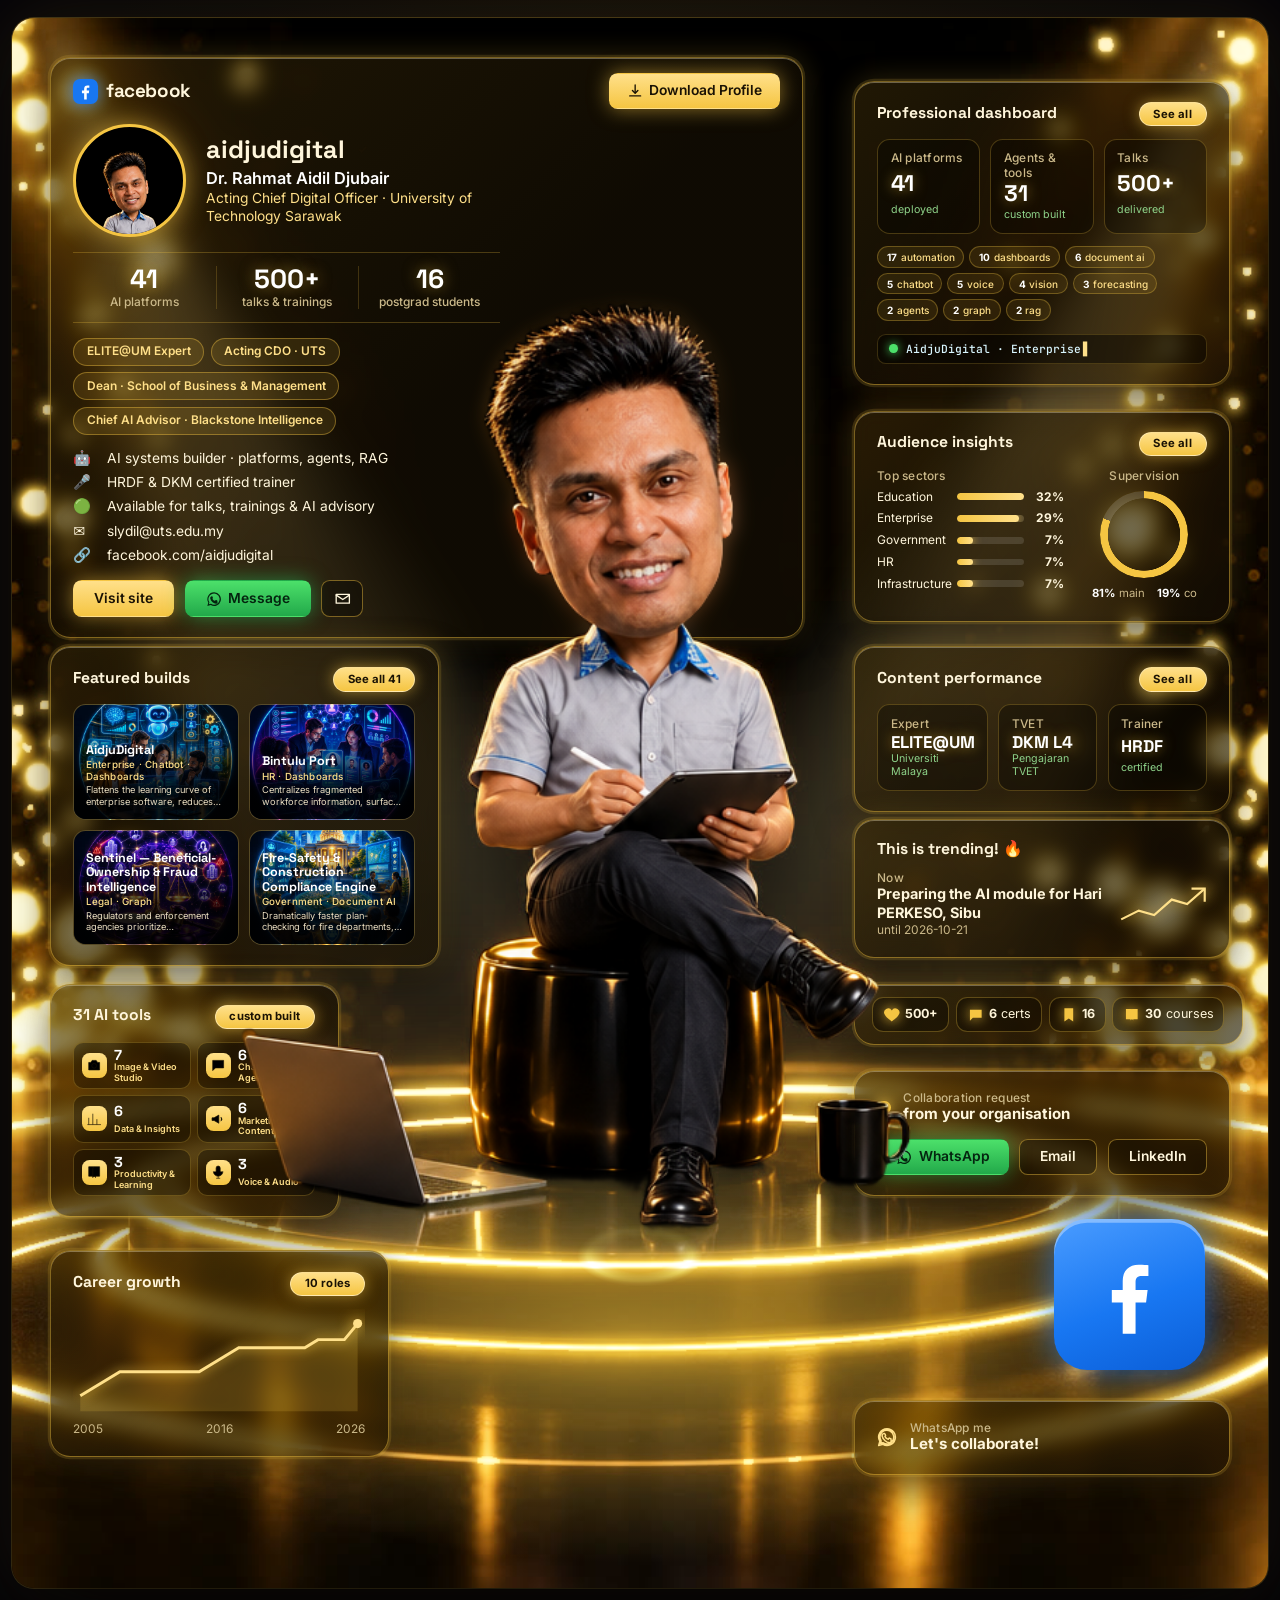
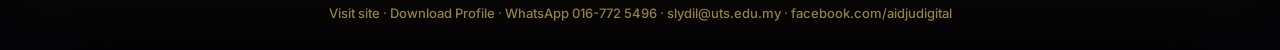
==== resume/index.html @ 201c3653 "Resume: animate the background too Bokeh dots lifted out of scene.jpg (local-contrast threshold, abo" ====
<!doctype html>
<html lang="en">
<head>
  <meta charset="utf-8">
  <meta name="viewport" content="width=device-width, initial-scale=1">
  <title>Dr. Rahmat Aidil Djubair — Digital Resume</title>
  <meta name="description" content="Acting Chief Digital Officer, UTS · Dean, SBM · Chief AI Advisor. AI systems, research and training.">
  <link rel="preconnect" href="https://fonts.googleapis.com">
  <link rel="preconnect" href="https://fonts.gstatic.com" crossorigin>
  <link rel="stylesheet" href="https://fonts.googleapis.com/css2?family=Inter:wght@400;500;600;700&family=JetBrains+Mono:wght@400;600&family=Space+Grotesk:wght@500;700&display=swap">
  <link rel="stylesheet" href="resume.css?v=17">
</head>
<body>
  <main class="poster" id="poster" aria-label="Digital resume of Dr. Rahmat Aidil Djubair">
    <img class="poster__scene" src="scene.jpg?v=12" alt="" width="1024" height="1280">
    <div class="poster__bg" aria-hidden="true"><i class="beam beam--l"></i><i class="beam beam--r"></i><i class="bokeh bokeh--1"></i><i class="bokeh bokeh--2"></i><i class="bokeh bokeh--3"></i></div>
    <div class="poster__stage" aria-hidden="true"></div>
    <div class="poster__ui" id="ui"></div>
    <img class="poster__figure" src="figure.png?v=12" alt="Dr. Rahmat Aidil Djubair, caricature, seated with a tablet" width="1024" height="1280">
    <div class="poster__sparks" aria-hidden="true"></div>
  </main>
  <p class="foot"><a href="../">Visit site</a> · <a href="../cv/Rahmat-Aidil-Profile.pdf" download>Download Profile</a> · <a href="https://wa.me/60167725496" rel="noopener" target="_blank">WhatsApp 016-772 5496</a> · <a href="mailto:slydil@uts.edu.my">slydil@uts.edu.my</a> · <a href="https://www.facebook.com/aidjudigital" rel="noopener" target="_blank">facebook.com/aidjudigital</a></p>

  <script src="../js/lib.js"></script>
  <script src="../data/profile.js"></script>
  <script src="../data/career.js"></script>
  <script src="../data/projects.js"></script>
  <script src="../data/academic.js"></script>
  <script src="../data/credentials.js"></script>
  <script src="../data/training.js"></script>
  <script src="resume.js?v=12"></script>
</body>
</html>
---- resume/resume.css ----
/* site/resume/resume.css — gold-on-black digital-resume poster. Panels are positioned by resume.js (POS) in % of the 4:5 poster. */
:root {
  --bg: #050408; --gold: #f5c542; --gold-2: #ffe08a; --gold-dim: rgba(245, 197, 66, .55); --line: rgba(245, 197, 66, .45);
  --glass: rgba(24, 17, 4, .62); --text: #fff6dc; --muted: #cbb98a;
  --f-display: 'Space Grotesk', system-ui, sans-serif; --f-body: 'Inter', system-ui, sans-serif; --f-mono: 'JetBrains Mono', ui-monospace, monospace;
  color-scheme: dark;
}
*, *::before, *::after { box-sizing: border-box; }
body { margin: 0; background: radial-gradient(ellipse at 50% 20%, #15100a, var(--bg) 60%); color: var(--text); font: 400 16px/1.45 var(--f-body); min-height: 100svh; display: grid; place-items: start center; padding: 18px 12px 28px; }
img, svg { display: block; max-width: 100%; }
a { color: inherit; text-decoration: none; }
:focus-visible { outline: 2px solid var(--gold-2); outline-offset: 3px; border-radius: 8px; }

/* ---- poster: scene (bottom) < panels < cut-out figure (top) so panels sit behind him like the reference ---- */
.poster { position: relative; width: min(100%, 1500px); aspect-ratio: 4 / 5; border-radius: 22px; overflow: hidden; container-type: inline-size; isolation: isolate;
  box-shadow: 0 40px 100px rgba(0, 0, 0, .7), 0 0 0 1px rgba(245, 197, 66, .25), 0 0 80px rgba(245, 197, 66, .12); }
.poster__scene, .poster__figure { position: absolute; inset: 0; width: 100%; height: 100%; object-fit: cover; }
.poster__figure { z-index: 3; pointer-events: none; }
.poster__ui { position: absolute; inset: 0; z-index: 2; }
.poster__sparks { position: absolute; inset: 0; z-index: 4; pointer-events: none; }
.poster__sparks i { position: absolute; width: .5cqw; height: .5cqw; border-radius: 50%; background: var(--gold-2); box-shadow: 0 0 1cqw var(--gold); opacity: 0; transform: scale(var(--s)); animation: twinkle 4s ease-in-out var(--d) infinite; }
@keyframes twinkle { 0%, 100% { opacity: 0; } 50% { opacity: .9; } }

/* ---- panels ---- */
.p { position: absolute; display: block; padding: 1.6cqw 1.8cqw; border-radius: 1.6cqw; color: var(--text); font-size: 1.25cqw; line-height: 1.35;
  background: linear-gradient(135deg, rgba(60, 44, 8, .55), var(--glass) 55%); border: 1px solid var(--line);
  box-shadow: 0 0 0 .18cqw rgba(245, 197, 66, .15), 0 1.2cqw 3cqw rgba(0, 0, 0, .55), 0 0 2.4cqw rgba(245, 197, 66, .22), inset 0 1px 0 rgba(255, 240, 200, .35);
  -webkit-backdrop-filter: blur(10px) saturate(130%); backdrop-filter: blur(10px) saturate(130%);
  opacity: 0; translate: 0 2cqw; transition: opacity .7s calc(var(--i) * 90ms), translate .7s calc(var(--i) * 90ms) cubic-bezier(.2, .8, .2, 1), box-shadow .3s, border-color .3s; }
.poster.is-in .p { opacity: 1; translate: 0 0; animation: bob 7s ease-in-out calc(1s + var(--i) * -.9s) infinite; }
@keyframes bob { 50% { transform: translateY(-.6cqw); } }
.p:hover { border-color: var(--gold-2); box-shadow: 0 0 0 .18cqw rgba(245, 197, 66, .35), 0 1.6cqw 3.6cqw rgba(0, 0, 0, .6), 0 0 4cqw rgba(245, 197, 66, .5), inset 0 1px 0 rgba(255, 240, 200, .5); z-index: 5; }
.p--bare { padding: 1cqw 1.4cqw; }
.p small { display: block; font: 500 .95cqw/1.2 var(--f-body); color: var(--muted); letter-spacing: .02em; }
.p b { font-weight: 700; }
.p em { display: block; font: 400 .95cqw/1.2 var(--f-body); color: var(--muted); font-style: normal; }
.p :where(svg:not(.growth, .trend__line, .tg__ic svg)) { width: 1.6cqw; height: 1.6cqw; fill: none; stroke: var(--gold-2); stroke-width: 1.8; stroke-linecap: round; stroke-linejoin: round; flex: none; } /* icons only; charts size themselves */
.p__head { display: flex; justify-content: space-between; align-items: baseline; margin-bottom: 1cqw; font: 700 1.25cqw/1.2 var(--f-display); }
.p__head i { /* "See all" reads as a small gold pill button */
  flex: none; padding: .45cqw 1.1cqw; border-radius: 999px; font: 700 .9cqw/1 var(--f-body); font-style: normal; letter-spacing: .02em;
  background: linear-gradient(180deg, var(--gold-2), var(--gold)); color: #1a1204; border: 1px solid rgba(255, 240, 200, .6);
  box-shadow: 0 0 1.2cqw rgba(245, 197, 66, .55); transition: box-shadow .3s, filter .3s; }
.p:hover .p__head i { filter: brightness(1.1); box-shadow: 0 0 2cqw rgba(245, 197, 66, .85); }
.row { display: flex; gap: 1cqw; align-items: center; }
.row b { display: block; font-size: 1.2cqw; line-height: 1.25; }
.dot { width: 1.1cqw; height: 1.1cqw; border-radius: 50%; background: var(--gold); box-shadow: 0 0 1cqw var(--gold); flex: none; }
.b { display: inline-flex; align-items: center; justify-content: center; padding: .7cqw 1.6cqw; border-radius: .7cqw; font: 600 1.1cqw/1 var(--f-body); border: 1px solid var(--line); background: rgba(0, 0, 0, .35); color: var(--text); }
.b--gold { background: linear-gradient(180deg, var(--gold-2), var(--gold)); color: #1a1204; border-color: transparent; box-shadow: 0 0 1.6cqw rgba(245, 197, 66, .55); }
.b--sq { padding: .7cqw .9cqw; }
.b--wa { background: linear-gradient(180deg, #4ce06a, #22a94a); color: #04240f; border-color: transparent; box-shadow: 0 0 1.6cqw rgba(37, 211, 102, .5); gap: .5cqw; }
.b--wa svg { width: 1.3cqw; height: 1.3cqw; fill: currentColor; stroke: none; }
.b--sq svg { width: 1.4cqw; height: 1.4cqw; fill: none; stroke: currentColor; } /* mail glyph is stroke-only */
.p--profile .b:hover, .p--collab .b:hover { filter: brightness(1.12); }
.b--xs { margin-top: 1cqw; padding: .5cqw 1.2cqw; font-size: .95cqw; }
.prof__btns { display: flex; gap: .8cqw; margin-top: 1.2cqw; }

/* profile card */
.p--profile { padding-top: 1.2cqw; }
/* keep the card's content in a left column so the character overlaps only empty card space */
.p--profile > span:not(.p__top) { max-width: 34cqw; } /* the header row spans the card; the rest stays left of the character */
.p__top { display: flex; align-items: center; justify-content: space-between; gap: 1cqw; margin-bottom: 1.2cqw; }
.b--dl { gap: .5cqw; padding: .7cqw 1.3cqw; }
.b--dl svg { width: 1.3cqw; height: 1.3cqw; fill: none; stroke: currentColor; stroke-width: 2; }
.p__brand { display: flex; align-items: center; gap: .6cqw; font: 500 1.5cqw/1 var(--f-display); letter-spacing: -.02em; }
.p__brand svg { width: 2cqw; height: 2cqw; fill: #fff; stroke: none; padding: .25cqw; border-radius: .55cqw; background: #1877f2; box-shadow: 0 0 1.2cqw rgba(24, 119, 242, .6); }
.prof { display: flex; gap: 1.6cqw; align-items: center; }
.prof__avatar { flex: none; width: 9cqw; height: 9cqw; border-radius: 50%; overflow: hidden; border: .3cqw solid var(--gold); box-shadow: 0 0 2cqw rgba(245, 197, 66, .6); background: #000; }
.prof__avatar img { width: 100%; height: 100%; object-fit: cover; } /* avatar.png is pre-cropped on the face */
.prof__avatar--s { width: 4.2cqw; height: 4.2cqw; border-width: .18cqw; }
.prof__id { min-width: 0; }
.prof__handle { display: flex; align-items: center; gap: .5cqw; font: 700 2cqw/1.1 var(--f-display); }
.v { display: inline-grid; place-items: center; width: 1.7cqw; height: 1.7cqw; color: var(--gold); font-style: normal; }
.v svg { width: 100%; height: 100%; stroke: none; }
.prof__name { display: block; margin-top: .35cqw; font: 600 1.3cqw/1.25 var(--f-body); color: #fff; }
.prof__role { display: block; margin-top: .15cqw; font: 400 1.1cqw/1.3 var(--f-body); color: var(--gold-2); }
/* stats: one divided row */
.prof__stats { display: grid; grid-template-columns: repeat(3, 1fr); margin: 1.2cqw 0; padding: 1cqw 0; border-top: 1px solid rgba(245, 197, 66, .25); border-bottom: 1px solid rgba(245, 197, 66, .25); text-align: center; }
.prof__stats > span { display: grid; gap: .2cqw; }
.prof__stats > span + span { border-left: 1px solid rgba(245, 197, 66, .2); }
.prof__stats b { font: 700 2.1cqw/1 var(--f-display); color: #fff; text-shadow: 0 0 1.2cqw rgba(245, 197, 66, .5); }
.prof__stats em { font: 500 .95cqw/1.2 var(--f-body); font-style: normal; color: var(--muted); }
/* roles as chips instead of one long run-on line */
.prof__chips { display: flex; flex-wrap: wrap; gap: .5cqw; }
.rchip { padding: .45cqw 1cqw; border-radius: 999px; font: 600 .95cqw/1.25 var(--f-body); color: var(--gold-2);
  background: rgba(245, 197, 66, .12); border: 1px solid rgba(245, 197, 66, .4); transition: background .25s, border-color .25s, color .25s; }
.rchip:hover { background: linear-gradient(180deg, var(--gold-2), var(--gold)); border-color: transparent; color: #1a1204; box-shadow: 0 0 1.4cqw rgba(245, 197, 66, .55); }
/* bio: icon column keeps the text aligned */
.prof__bio { display: grid; gap: .45cqw; margin-top: 1.1cqw; font-size: 1.1cqw; }
.brow { display: grid; grid-template-columns: 2cqw 1fr; gap: .7cqw; align-items: start; }
.brow i { font-style: normal; font-size: 1.15cqw; line-height: 1.3; }
/* tiles (dashboard / recognition) */
.tiles { display: grid; grid-template-columns: repeat(3, 1fr); gap: .8cqw; }
.tile { display: grid; gap: .15cqw; padding: .9cqw 1cqw; border-radius: 1cqw; background: rgba(0, 0, 0, .35); border: 1px solid rgba(245, 197, 66, .25); }
.tile b { font: 700 1.8cqw/1.1 var(--f-display); color: #fff; text-shadow: 0 0 1cqw rgba(245, 197, 66, .55); }
.tile em { color: #8fd48a; font-size: .85cqw; }
.tiles--3 .tile b { font-size: 1.35cqw; }

/* insights */
.ins { display: grid; grid-template-columns: 1.5fr 1fr; gap: 1.4cqw; align-items: start; }
.bar { display: grid; grid-template-columns: 5.8cqw 1fr 2.6cqw; align-items: center; gap: .6cqw; margin-top: .45cqw; font-size: .95cqw; }
.bar em { color: var(--text); font-size: .95cqw; }
.bar__track { height: .55cqw; border-radius: 1cqw; background: rgba(255, 255, 255, .12); overflow: hidden; }
.bar__fill { display: block; height: 100%; width: 0; border-radius: inherit; background: linear-gradient(90deg, var(--gold), var(--gold-2)); box-shadow: 0 0 .8cqw var(--gold); transition: width 1.2s .8s cubic-bezier(.2, .8, .2, 1); }
.poster.is-in .bar__fill { width: var(--w); }
.bar b { text-align: right; font-size: .95cqw; }
.ins__donut { display: grid; justify-items: center; gap: .6cqw; }
.donut { width: 7cqw; height: 7cqw; border-radius: 50%; background: conic-gradient(var(--gold) calc(var(--p) * 1%), rgba(255, 255, 255, .14) 0); -webkit-mask: radial-gradient(circle, transparent 58%, #000 59%); mask: radial-gradient(circle, transparent 58%, #000 59%); box-shadow: 0 0 1.2cqw rgba(245, 197, 66, .4); }
.donut__legend { display: flex; gap: 1cqw; font-size: .9cqw; color: var(--muted); }
.donut__legend b { color: #fff; margin-right: .3cqw; }

/* trending */
.trend { display: grid; grid-template-columns: 1fr 7cqw; gap: 1cqw; align-items: center; }
.trend b { display: block; font-size: 1.15cqw; line-height: 1.3; }
.trend__line { width: 100%; height: auto; stroke: var(--gold-2); stroke-width: 2; fill: none; filter: drop-shadow(0 0 .5cqw var(--gold)); }
.trend__line path { stroke-dasharray: 200; stroke-dashoffset: 200; transition: stroke-dashoffset 1.6s 1s ease-out; }
.poster.is-in .trend__line path { stroke-dashoffset: 0; }

/* reactions */
.reacts { display: flex; flex-wrap: nowrap; gap: .55cqw; font-size: 1cqw; }
.reacts > :where(span, a) { white-space: nowrap; display: inline-flex; align-items: center; gap: .35cqw; padding: .6cqw .8cqw; border-radius: .9cqw; background: rgba(0, 0, 0, .35); border: 1px solid rgba(245, 197, 66, .3); }
.reacts--one { padding: 0; font-size: 1.5cqw; }
.reacts > a { transition: border-color .2s ease, transform .2s ease; }
.reacts > a:hover { border-color: var(--gold); transform: translateY(-2px); }
.reacts svg { width: 1.4cqw; height: 1.4cqw; fill: var(--gold); stroke: none; filter: drop-shadow(0 0 .5cqw var(--gold)); }

/* facebook badge */
.p--fb { background: none; border: none; box-shadow: none; -webkit-backdrop-filter: none; backdrop-filter: none; padding: 0; aspect-ratio: 1; }
.fbbadge { display: grid; place-items: center; width: 100%; height: 100%; border-radius: 22%; background: linear-gradient(160deg, #4a9cff, #1877f2 55%, #0b5ed7); box-shadow: 0 0 3cqw rgba(24, 119, 242, .7), inset 0 .3cqw 0 rgba(255, 255, 255, .35); animation: fbglow 3s ease-in-out infinite; }
.fbbadge svg { width: 62%; height: 62%; fill: #fff; stroke: none; }
@keyframes fbglow { 50% { box-shadow: 0 0 5cqw rgba(24, 119, 242, 1), inset 0 .3cqw 0 rgba(255, 255, 255, .35); } }

/* dashboard extras: capability strip + live feed */
.caps { display: flex; flex-wrap: wrap; gap: .4cqw; margin-top: 1cqw; }
.cap { padding: .3cqw .7cqw; border-radius: 999px; font: 500 .8cqw/1.2 var(--f-body); color: var(--gold-2); background: rgba(245, 197, 66, .1); border: 1px solid rgba(245, 197, 66, .3); }
.cap b { margin-right: .3cqw; color: #fff; }
.feed { display: flex; align-items: center; gap: .6cqw; margin-top: 1cqw; padding: .6cqw .9cqw; border-radius: .7cqw; background: rgba(0, 0, 0, .45); border: 1px solid rgba(245, 197, 66, .2); font: 500 .9cqw/1.2 var(--f-mono); color: #d9f6ff; min-height: 2.3cqw; white-space: nowrap; overflow: hidden; }
.feed__dot { flex: none; width: .7cqw; height: .7cqw; border-radius: 50%; background: #4ce06a; box-shadow: 0 0 .8cqw #4ce06a; animation: feed-blink 1.4s ease-in-out infinite; }
@keyframes feed-blink { 50% { opacity: .35; } }
.feed__txt::after { content: '\258B'; margin-left: .2cqw; color: var(--gold-2); animation: feed-blink 1s steps(1) infinite; }
/* featured builds */
.pill { flex: none; padding: .45cqw 1.1cqw; border-radius: 999px; font: 700 .9cqw/1 var(--f-body); background: linear-gradient(180deg, var(--gold-2), var(--gold)); color: #1a1204; border: 1px solid rgba(255, 240, 200, .6); box-shadow: 0 0 1.2cqw rgba(245, 197, 66, .55); }
.pill:hover { filter: brightness(1.1); }
.bgrid { display: grid; grid-template-columns: 1fr 1fr; gap: .8cqw; }
.build { position: relative; display: grid; align-content: end; gap: .15cqw; min-height: 9.2cqw; padding: .9cqw; border-radius: 1cqw; overflow: hidden; background: #111 center/cover; border: 1px solid rgba(245, 197, 66, .35); transition: transform .3s, box-shadow .3s, border-color .3s; }
.build::before { content: ''; position: absolute; inset: 0; background: linear-gradient(180deg, rgba(0, 0, 0, .05) 20%, rgba(0, 0, 0, .9) 75%); }
.build > * { position: relative; }
.build b { font: 700 1cqw/1.15 var(--f-display); color: #fff; }
.build small { font: 500 .78cqw/1.2 var(--f-body); color: var(--gold-2); }
.build em { font: 400 .74cqw/1.25 var(--f-body); color: #e8dcc0; font-style: normal; display: -webkit-box; -webkit-line-clamp: 2; -webkit-box-orient: vertical; overflow: hidden; }
.build:hover { transform: translateY(-.3cqw); border-color: var(--gold-2); box-shadow: 0 .8cqw 2cqw rgba(0, 0, 0, .5), 0 0 1.6cqw rgba(245, 197, 66, .45); }
/* toolbox */
.p__sub { font: 500 .9cqw/1 var(--f-body); color: var(--muted); font-style: normal; margin-left: auto; }
.tgrid { display: grid; grid-template-columns: repeat(2, 1fr); gap: .5cqw; }
/* desktop: compact rows (icon | count + group); phones show the fuller tile with example tools */
.tg { display: grid; grid-template-columns: 2cqw 1fr; column-gap: .55cqw; row-gap: 0; align-items: center; padding: .4cqw .6cqw; border-radius: .8cqw; background: rgba(0, 0, 0, .35); border: 1px solid rgba(245, 197, 66, .25); transition: background .3s, border-color .3s, transform .3s; }
.tg:hover { background: rgba(245, 197, 66, .14); border-color: var(--gold-2); transform: translateY(-.25cqw); }
.tg__ic { grid-row: 1 / 3; width: 2cqw; height: 2cqw; display: grid; place-items: center; border-radius: .6cqw; background: linear-gradient(180deg, var(--gold-2), var(--gold)); }
.tg__ic svg { width: 65%; height: 65%; stroke: #1a1204; }
.tg b { grid-column: 2; font: 700 1.15cqw/1 var(--f-display); color: #fff; }
.tg__name { grid-column: 2; font: 600 .72cqw/1.15 var(--f-body); color: var(--gold-2); }
.tg small { display: none; }
/* thumbnails */
.thumbs { display: grid; grid-template-columns: repeat(3, 1fr); gap: .8cqw; }
.thumb { position: relative; aspect-ratio: 3 / 4; border-radius: 1cqw; overflow: hidden; background: #111 center/cover; border: 1px solid rgba(245, 197, 66, .35); display: grid; align-content: end; padding: .8cqw; text-align: center; }
.thumb::before { content: ''; position: absolute; inset: 0; background: linear-gradient(180deg, transparent 30%, rgba(0, 0, 0, .85)); }
.thumb b, .thumb small { position: relative; }
.thumb b { font: 700 1cqw/1.15 var(--f-display); color: #fff; }
.thumb small { color: var(--gold-2); font-size: .8cqw; }

/* growth */
.growth { width: 100%; height: auto; }
.growth__area { fill: rgba(245, 197, 66, .18); stroke: none; }
.growth__line { fill: none; stroke: var(--gold-2); stroke-width: 1.6; filter: drop-shadow(0 0 3px var(--gold)); stroke-dasharray: 400; stroke-dashoffset: 400; transition: stroke-dashoffset 2s 1s ease-out; }
.poster.is-in .growth__line { stroke-dashoffset: 0; }
.growth__dot { fill: var(--gold-2); filter: drop-shadow(0 0 4px var(--gold)); }
.growth__axis { display: flex; justify-content: space-between; margin-top: .3cqw; font: 500 .85cqw/1 var(--f-mono); color: var(--muted); }

.foot { margin: 16px 0 0; font: 500 13px/1.4 var(--f-body); color: var(--muted); text-align: center; }
.foot a { color: var(--gold-2); }

/* ---- background: the bokeh dots lifted out of scene.jpg into three layers that twinkle out of phase, plus two soft spotlight beams that sway ---- */
.poster__bg { position: absolute; inset: 0; z-index: 1; pointer-events: none; mix-blend-mode: screen; overflow: hidden; }
.poster__bg i { position: absolute; inset: 0; }
.bokeh { background: var(--img) center / 100% 100% no-repeat; animation: bokeh-twinkle var(--dur) ease-in-out var(--del) infinite; }
.bokeh--1 { --img: url(bokeh-1.png); --dur: 2.8s; --del: 0s; }
.bokeh--2 { --img: url(bokeh-2.png); --dur: 3.9s; --del: -1.3s; }
.bokeh--3 { --img: url(bokeh-3.png); --dur: 5.1s; --del: -2.4s; }
@keyframes bokeh-twinkle { 0% { opacity: 0; translate: 0 .5cqw; } 50% { opacity: 1; filter: brightness(1.35); } 100% { opacity: 0; translate: 0 -.5cqw; } }
.beam { --c: rgba(255, 228, 160, .42); background: conic-gradient(from var(--from) at var(--ox) 0, transparent 0deg, var(--c) 9deg, var(--c) 21deg, transparent 30deg);
  -webkit-mask: linear-gradient(180deg, #fff 8%, rgba(255, 255, 255, .6) 45%, transparent 82%); mask: linear-gradient(180deg, #fff 8%, rgba(255, 255, 255, .6) 45%, transparent 82%);
  filter: blur(1.2cqw); transform-origin: var(--ox) 0; animation: beam-sway var(--dur) ease-in-out var(--del) infinite alternate; }
.beam--l { --from: 145deg; --ox: 3%; --dur: 6.5s; --del: 0s; }
.beam--r { --from: 185deg; --ox: 97%; --dur: 7.5s; --del: -3s; }
@keyframes beam-sway { from { rotate: -2deg; opacity: .45; } to { rotate: 2deg; opacity: 1; } }

/* ---- stage: the floor rings painted in scene.jpg, lifted into stage-glow.png and re-lit on top (behind the cut-out figure, stool, laptop and mug).
   base layer breathes, ::before is a soft floor wash, ::after is a ripple of light travelling outward along the rings ---- */
.poster__stage, .poster__stage::before, .poster__stage::after { position: absolute; inset: 0; pointer-events: none; }
.poster__stage { z-index: 1; mix-blend-mode: screen; background: url(stage-glow.png) center / 100% 100% no-repeat; animation: stage-breathe 3.2s ease-in-out infinite; }
.poster__stage::before { content: ''; background: radial-gradient(ellipse 62% 20% at 50% 84%, rgba(245, 197, 66, .55), rgba(245, 197, 66, .18) 45%, transparent 72%); animation: floor-breathe 3.2s ease-in-out infinite; }
.poster__stage::after { content: ''; background: url(stage-glow.png) center / 100% 100% no-repeat; filter: brightness(1.6) saturate(.8);
  -webkit-mask: radial-gradient(closest-side, transparent 55%, #fff 78%, #fff 84%, transparent 100%) center 80% / 10% 4% no-repeat; mask: radial-gradient(closest-side, transparent 55%, #fff 78%, #fff 84%, transparent 100%) center 80% / 10% 4% no-repeat;
  animation: stage-ripple 3.2s cubic-bezier(.25, .6, .4, 1) infinite; }
@keyframes stage-breathe { 0%, 100% { opacity: .35; filter: brightness(.9); } 50% { opacity: 1; filter: brightness(1.45) drop-shadow(0 0 1cqw rgba(245, 197, 66, .6)); } }
@keyframes floor-breathe { 0%, 100% { opacity: .35; } 50% { opacity: 1; } }
@keyframes stage-ripple { 0% { -webkit-mask-size: 10% 4%; mask-size: 10% 4%; opacity: 1; } 70% { opacity: .9; } 100% { -webkit-mask-size: 230% 64%; mask-size: 230% 64%; opacity: 0; } }

/* ---- phones: panels flow in a column under the scene (figure stays in the scene image) ---- */
@media (max-width: 700px) {
  .poster { overflow: visible; box-shadow: none; border-radius: 0; width: 100%; aspect-ratio: auto; }
  .poster__scene { position: relative; inset: auto; width: 100%; height: auto; border-radius: 18px; }
  .poster__figure, .poster__sparks, .poster__stage, .poster__bg { display: none; }
  .poster__ui { position: relative; inset: auto; display: grid; gap: 12px; margin-top: 14px; }
  .p { position: static; width: auto !important; left: auto !important; top: auto !important; font-size: 14px; padding: 14px 16px; border-radius: 14px; }
  .p small, .p em, .bar, .bar em, .bar b, .donut__legend, .thumb small, .growth__axis { font-size: 12px; }
  .p__head i { font-size: 12px; padding: 6px 12px; box-shadow: 0 0 10px rgba(245, 197, 66, .55); }
  .p b, .row b, .trend b { font-size: 14px; }
  .p__head, .prof__name, .prof__bio, .reacts, .b { font-size: 14px; }
  .p :where(svg:not(.growth, .trend__line)), .reacts svg { width: 18px; height: 18px; }
  .p__brand { font-size: 18px; } .p__brand svg { width: 24px; height: 24px; }
  .prof { gap: 14px; }
  .prof__avatar { width: 72px; height: 72px; border-width: 3px; } .prof__avatar--s { width: 40px; height: 40px; }
  .prof__handle { font-size: 20px; } .v { width: 17px; height: 17px; }
  .prof__name { font-size: 14px; margin-top: 4px; } .prof__role { font-size: 12.5px; margin-top: 2px; }
  .prof__stats { margin: 14px 0; padding: 10px 0; } .prof__stats b { font-size: 20px; } .prof__stats em { font-size: 11px; }
  .prof__chips { gap: 6px; } .rchip { padding: 5px 10px; font-size: 11.5px; }
  .prof__bio { gap: 6px; margin-top: 12px; font-size: 13px; }
  .brow { grid-template-columns: 20px 1fr; gap: 8px; } .brow i { font-size: 14px; }
  .tile { padding: 10px; } .tile b { font-size: 18px; } .tiles--3 .tile b { font-size: 14px; } .tile em { font-size: 11px; }
  .bar { grid-template-columns: 90px 1fr 36px; } .bar__track { height: 6px; }
  .donut { width: 72px; height: 72px; }
  .trend { grid-template-columns: 1fr 72px; }
  .reacts > :where(span, a) { padding: 8px 12px; } .reacts--one { font-size: 18px; }
  .p--fb { display: none; } /* footer carries the Facebook link on phones */
  .p--profile > span:not(.p__top) { max-width: none; }
  .p__top { gap: 8px; margin-bottom: 12px; }
  .b--dl { padding: 8px 12px; font-size: 12.5px; gap: 6px; }
  .b--dl svg { width: 15px; height: 15px; }
  .thumb b { font-size: 12px; }
  .b--wa svg, .b--sq svg { width: 16px; height: 16px; }
  .b--sq { padding: 8px 10px; }
  .caps { gap: 5px; margin-top: 10px; } .cap { padding: 3px 8px; font-size: 11px; }
  .feed { margin-top: 10px; padding: 8px 10px; font-size: 12px; min-height: 30px; } .feed__dot { width: 8px; height: 8px; }
  .pill { padding: 6px 12px; font-size: 12px; }
  .bgrid { gap: 8px; } .build { min-height: 120px; padding: 10px; } .build b { font-size: 13px; } .build small { font-size: 11px; } .build em { font-size: 11px; }
  .p__sub { font-size: 12px; }
  .tgrid { grid-template-columns: repeat(2, 1fr); gap: 8px; }
  .tg { grid-template-columns: 1fr; padding: 10px; row-gap: 2px; align-items: start; }
  .tg__ic { grid-row: auto; width: 28px; height: 28px; margin-bottom: 4px; } .tg b, .tg__name { grid-column: auto; }
  .tg b { font-size: 18px; } .tg__name { font-size: 12px; }
  .tg small { display: -webkit-box; font: 400 11px/1.25 var(--f-body); color: var(--muted); -webkit-line-clamp: 2; -webkit-box-orient: vertical; overflow: hidden; }
  .b--xs { margin-top: 8px; padding: 6px 12px; font-size: 12px; } .prof__btns { gap: 8px; margin-top: 10px; } .b { padding: 8px 14px; }
  .poster.is-in .p { animation: none; }
}
@media (prefers-reduced-motion: reduce) {
  .p { opacity: 1; translate: 0 0; transition: none; }
  .poster.is-in .p, .fbbadge, .poster__sparks i, .poster__stage, .poster__stage::before, .poster__stage::after, .bokeh, .beam { animation: none; }
  .bokeh { opacity: .5; } .beam { opacity: .7; }
  .poster__stage { opacity: .6; } .poster__stage::after { display: none; }
  .bar__fill, .trend__line path, .growth__line { transition: none; }
}
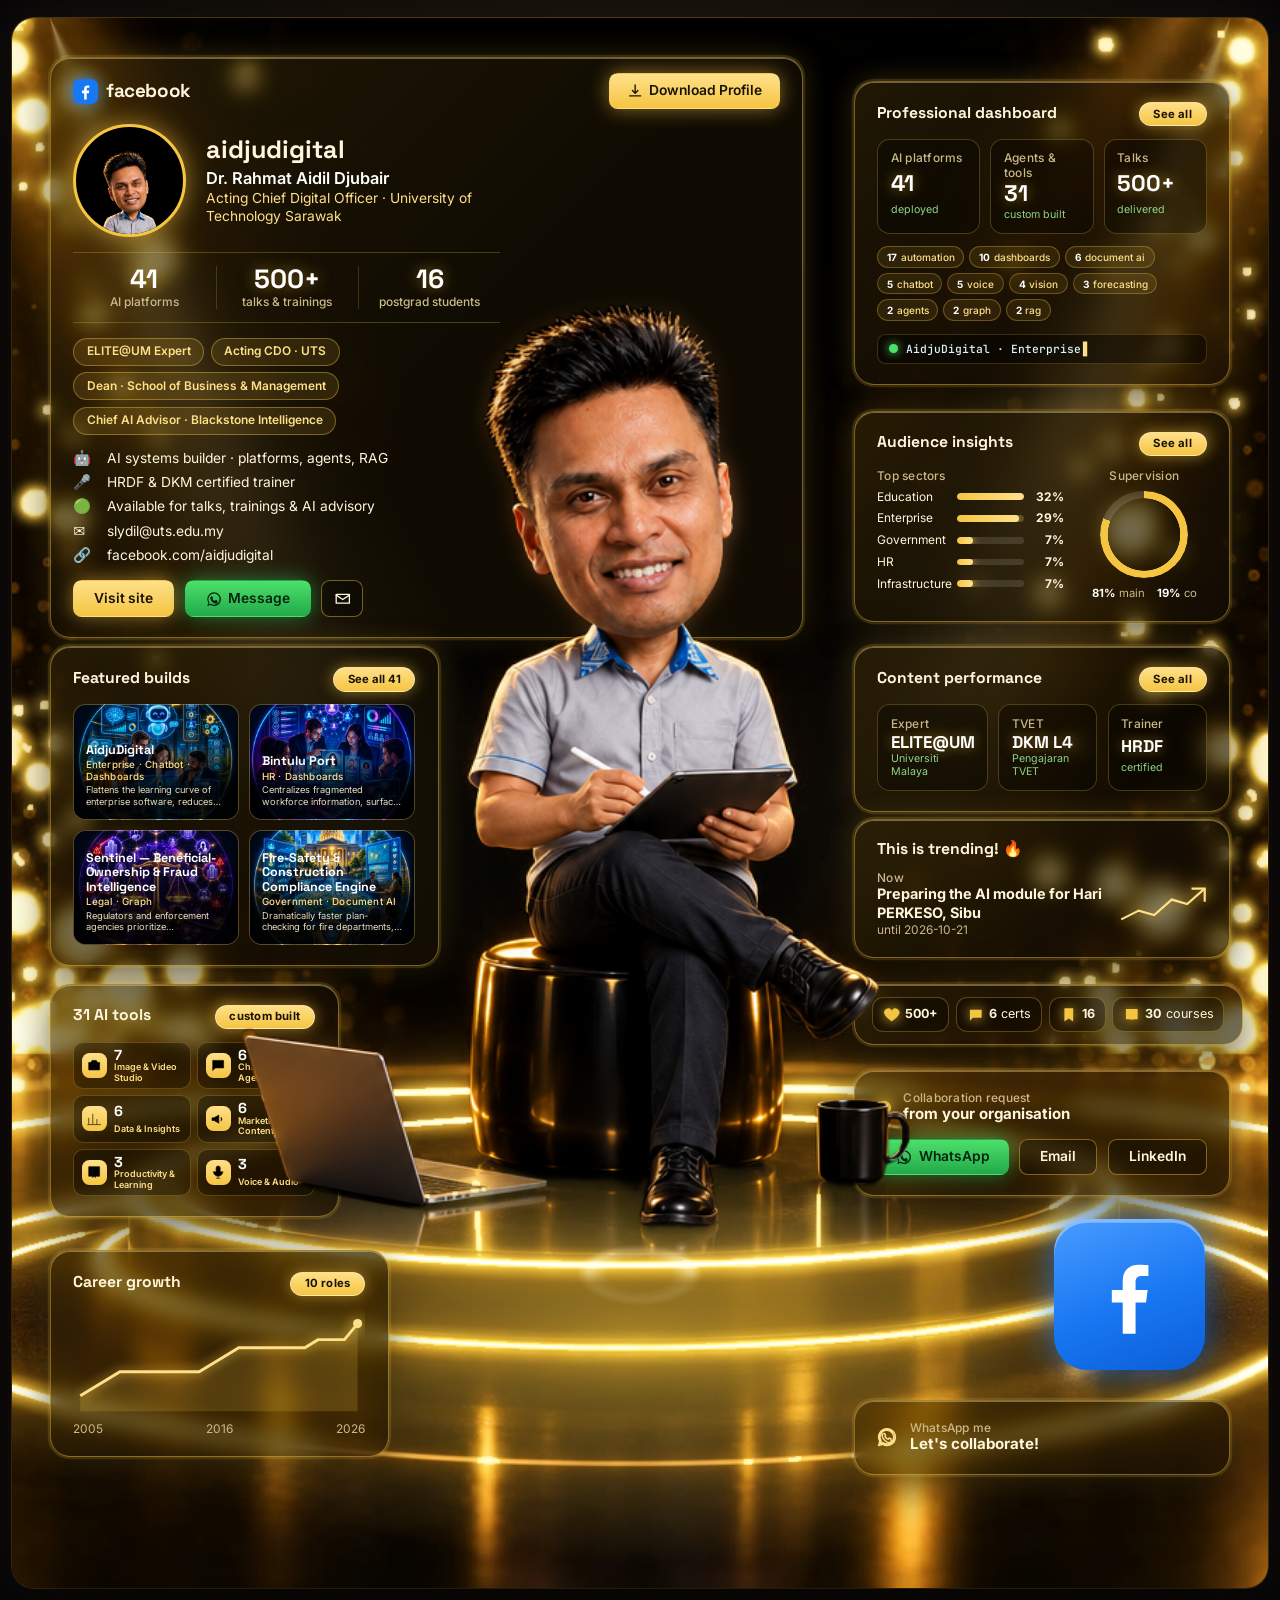
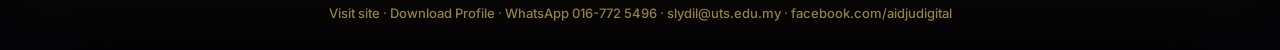
==== commit c0d89764: "Resume: make the light effects cheap enough to actually move v17 animated mask-size, drop-shadow and" ====
--- a/resume/index.html
+++ b/resume/index.html
@@ -8,13 +8,13 @@
   <link rel="preconnect" href="https://fonts.googleapis.com">
   <link rel="preconnect" href="https://fonts.gstatic.com" crossorigin>
   <link rel="stylesheet" href="https://fonts.googleapis.com/css2?family=Inter:wght@400;500;600;700&family=JetBrains+Mono:wght@400;600&family=Space+Grotesk:wght@500;700&display=swap">
-  <link rel="stylesheet" href="resume.css?v=17">
+  <link rel="stylesheet" href="resume.css?v=19">
 </head>
 <body>
   <main class="poster" id="poster" aria-label="Digital resume of Dr. Rahmat Aidil Djubair">
     <img class="poster__scene" src="scene.jpg?v=12" alt="" width="1024" height="1280">
     <div class="poster__bg" aria-hidden="true"><i class="beam beam--l"></i><i class="beam beam--r"></i><i class="bokeh bokeh--1"></i><i class="bokeh bokeh--2"></i><i class="bokeh bokeh--3"></i></div>
-    <div class="poster__stage" aria-hidden="true"></div>
+    <div class="poster__stage" aria-hidden="true"><i class="ripple"></i></div>
     <div class="poster__ui" id="ui"></div>
     <img class="poster__figure" src="figure.png?v=12" alt="Dr. Rahmat Aidil Djubair, caricature, seated with a tablet" width="1024" height="1280">
     <div class="poster__sparks" aria-hidden="true"></div>
--- a/resume/resume.css
+++ b/resume/resume.css
@@ -178,32 +178,36 @@
 .foot { margin: 16px 0 0; font: 500 13px/1.4 var(--f-body); color: var(--muted); text-align: center; }
 .foot a { color: var(--gold-2); }
 
-/* ---- background: the bokeh dots lifted out of scene.jpg into three layers that twinkle out of phase, plus two soft spotlight beams that sway ---- */
+/* ---- background: the bokeh dots lifted out of scene.jpg into three layers that twinkle out of phase, plus two soft spotlight beams that sway.
+   Only opacity and transforms animate (compositor-cheap); softness comes from gradient stops, not blur filters ---- */
 .poster__bg { position: absolute; inset: 0; z-index: 1; pointer-events: none; mix-blend-mode: screen; overflow: hidden; }
-.poster__bg i { position: absolute; inset: 0; }
+.poster__bg i { position: absolute; will-change: opacity, transform; }
+.bokeh { inset: 0 0 34% 0; } /* bokeh-*.png are the top 66% of the scene */
+.beam { top: 0; width: 55%; height: 75%; }
 .bokeh { background: var(--img) center / 100% 100% no-repeat; animation: bokeh-twinkle var(--dur) ease-in-out var(--del) infinite; }
 .bokeh--1 { --img: url(bokeh-1.png); --dur: 2.8s; --del: 0s; }
 .bokeh--2 { --img: url(bokeh-2.png); --dur: 3.9s; --del: -1.3s; }
 .bokeh--3 { --img: url(bokeh-3.png); --dur: 5.1s; --del: -2.4s; }
-@keyframes bokeh-twinkle { 0% { opacity: 0; translate: 0 .5cqw; } 50% { opacity: 1; filter: brightness(1.35); } 100% { opacity: 0; translate: 0 -.5cqw; } }
-.beam { --c: rgba(255, 228, 160, .42); background: conic-gradient(from var(--from) at var(--ox) 0, transparent 0deg, var(--c) 9deg, var(--c) 21deg, transparent 30deg);
+@keyframes bokeh-twinkle { 0% { opacity: 0; translate: 0 .5cqw; } 50% { opacity: 1; } 100% { opacity: 0; translate: 0 -.5cqw; } }
+.beam { --c: rgba(255, 228, 160, .38); background: conic-gradient(from var(--from) at var(--ox) 0, transparent 0deg, rgba(255, 228, 160, .12) 8deg, var(--c) 14deg, var(--c) 18deg, rgba(255, 228, 160, .12) 24deg, transparent 32deg);
   -webkit-mask: linear-gradient(180deg, #fff 8%, rgba(255, 255, 255, .6) 45%, transparent 82%); mask: linear-gradient(180deg, #fff 8%, rgba(255, 255, 255, .6) 45%, transparent 82%);
-  filter: blur(1.2cqw); transform-origin: var(--ox) 0; animation: beam-sway var(--dur) ease-in-out var(--del) infinite alternate; }
-.beam--l { --from: 145deg; --ox: 3%; --dur: 6.5s; --del: 0s; }
-.beam--r { --from: 185deg; --ox: 97%; --dur: 7.5s; --del: -3s; }
+  transform-origin: var(--ox) 0; animation: beam-sway var(--dur) ease-in-out var(--del) infinite alternate; }
+.beam--l { left: 0; --from: 144deg; --ox: 5.5%; --dur: 6.5s; --del: 0s; }
+.beam--r { right: 0; --from: 184deg; --ox: 94.5%; --dur: 7.5s; --del: -3s; }
 @keyframes beam-sway { from { rotate: -2deg; opacity: .45; } to { rotate: 2deg; opacity: 1; } }
 
 /* ---- stage: the floor rings painted in scene.jpg, lifted into stage-glow.png and re-lit on top (behind the cut-out figure, stool, laptop and mug).
-   base layer breathes, ::before is a soft floor wash, ::after is a ripple of light travelling outward along the rings ---- */
-.poster__stage, .poster__stage::before, .poster__stage::after { position: absolute; inset: 0; pointer-events: none; }
-.poster__stage { z-index: 1; mix-blend-mode: screen; background: url(stage-glow.png) center / 100% 100% no-repeat; animation: stage-breathe 3.2s ease-in-out infinite; }
-.poster__stage::before { content: ''; background: radial-gradient(ellipse 62% 20% at 50% 84%, rgba(245, 197, 66, .55), rgba(245, 197, 66, .18) 45%, transparent 72%); animation: floor-breathe 3.2s ease-in-out infinite; }
-.poster__stage::after { content: ''; background: url(stage-glow.png) center / 100% 100% no-repeat; filter: brightness(1.6) saturate(.8);
-  -webkit-mask: radial-gradient(closest-side, transparent 55%, #fff 78%, #fff 84%, transparent 100%) center 80% / 10% 4% no-repeat; mask: radial-gradient(closest-side, transparent 55%, #fff 78%, #fff 84%, transparent 100%) center 80% / 10% 4% no-repeat;
-  animation: stage-ripple 3.2s cubic-bezier(.25, .6, .4, 1) infinite; }
-@keyframes stage-breathe { 0%, 100% { opacity: .35; filter: brightness(.9); } 50% { opacity: 1; filter: brightness(1.45) drop-shadow(0 0 1cqw rgba(245, 197, 66, .6)); } }
+   base layer breathes (opacity), ::before is a soft floor wash, .ripple is a ring of light scaled outward under a fixed image mask so it travels along the rings ---- */
+.poster__stage, .poster__stage::before, .poster__stage .ripple { position: absolute; inset: 0; pointer-events: none; }
+.poster__stage { inset: 60% 0 0 0; } /* stage-glow.png is the bottom 40% of the scene; % below are of that box */
+.poster__stage { z-index: 1; mix-blend-mode: screen; background: url(stage-glow.png) center / 100% 100% no-repeat; animation: stage-breathe 3.2s ease-in-out infinite; will-change: opacity; }
+.poster__stage::before { content: ''; background: radial-gradient(ellipse 62% 50% at 50% 60%, rgba(245, 197, 66, .55), rgba(245, 197, 66, .18) 45%, transparent 72%); animation: floor-breathe 3.2s ease-in-out infinite; will-change: opacity; }
+.poster__stage .ripple { -webkit-mask: url(stage-glow.png) center / 100% 100% no-repeat; mask: url(stage-glow.png) center / 100% 100% no-repeat; }
+.poster__stage .ripple::before { content: ''; position: absolute; left: 45%; top: 45%; width: 10%; height: 10%; border-radius: 50%; transform-origin: 50% 50%;
+  background: radial-gradient(closest-side, transparent 50%, rgba(255, 240, 190, .95) 76%, rgba(255, 240, 190, .95) 84%, transparent 100%); animation: stage-ripple 3.2s cubic-bezier(.25, .6, .4, 1) infinite; will-change: transform, opacity; }
+@keyframes stage-breathe { 0%, 100% { opacity: .35; } 50% { opacity: 1; } }
 @keyframes floor-breathe { 0%, 100% { opacity: .35; } 50% { opacity: 1; } }
-@keyframes stage-ripple { 0% { -webkit-mask-size: 10% 4%; mask-size: 10% 4%; opacity: 1; } 70% { opacity: .9; } 100% { -webkit-mask-size: 230% 64%; mask-size: 230% 64%; opacity: 0; } }
+@keyframes stage-ripple { 0% { transform: scale(1); opacity: 1; } 70% { opacity: .9; } 100% { transform: scale(23, 16); opacity: 0; } }
 
 /* ---- phones: panels flow in a column under the scene (figure stays in the scene image) ---- */
 @media (max-width: 700px) {
@@ -254,8 +258,8 @@
 }
 @media (prefers-reduced-motion: reduce) {
   .p { opacity: 1; translate: 0 0; transition: none; }
-  .poster.is-in .p, .fbbadge, .poster__sparks i, .poster__stage, .poster__stage::before, .poster__stage::after, .bokeh, .beam { animation: none; }
+  .poster.is-in .p, .fbbadge, .poster__sparks i, .poster__stage, .poster__stage::before, .poster__stage .ripple::before, .bokeh, .beam { animation: none; }
   .bokeh { opacity: .5; } .beam { opacity: .7; }
-  .poster__stage { opacity: .6; } .poster__stage::after { display: none; }
+  .poster__stage { opacity: .6; } .poster__stage .ripple { display: none; }
   .bar__fill, .trend__line path, .growth__line { transition: none; }
 }
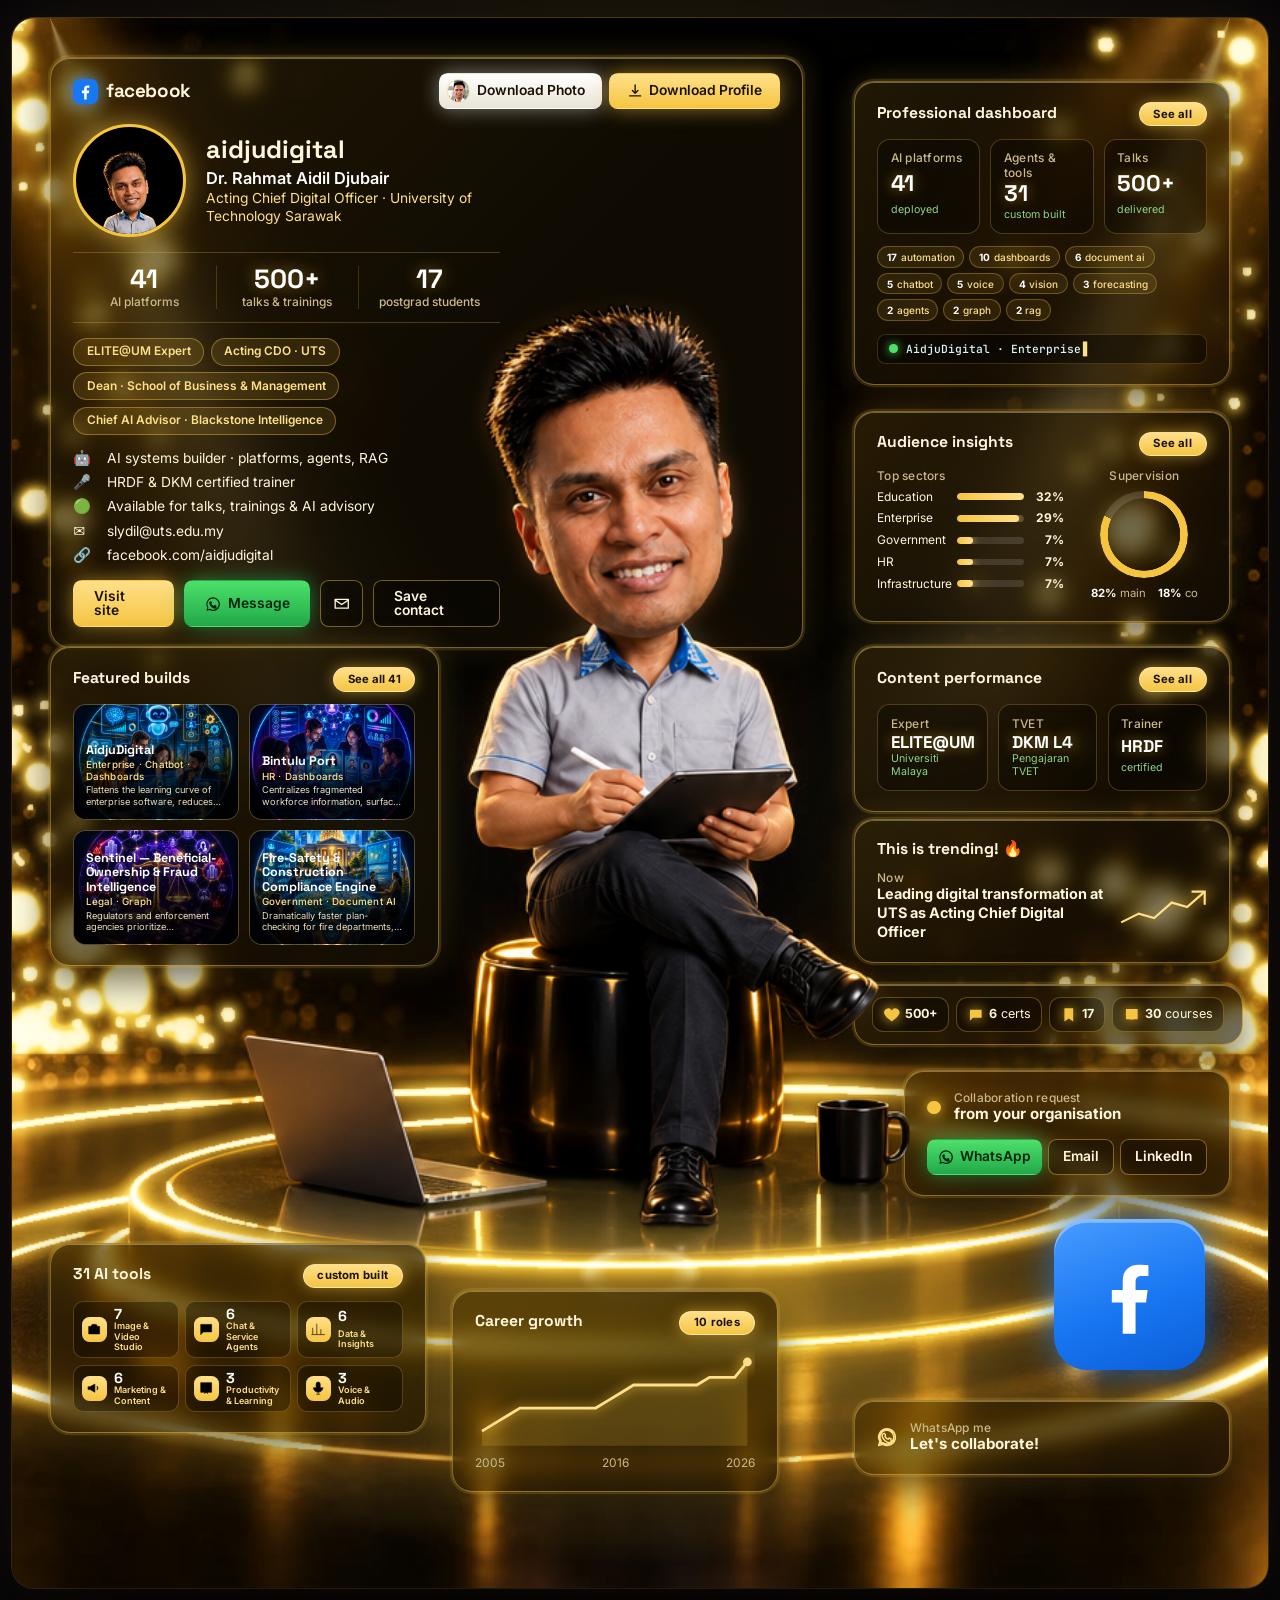
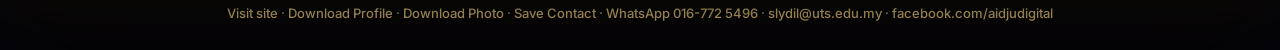
==== commit 8e651954: "Resume: photo download, save contact, share card, layout fixes - Download Photo button (with thumbna" ====
--- a/resume/index.html
+++ b/resume/index.html
@@ -5,21 +5,32 @@
   <meta name="viewport" content="width=device-width, initial-scale=1">
   <title>Dr. Rahmat Aidil Djubair — Digital Resume</title>
   <meta name="description" content="Acting Chief Digital Officer, UTS · Dean, SBM · Chief AI Advisor. AI systems, research and training.">
+  <meta property="og:type" content="profile">
+  <meta property="og:url" content="https://slashsly5-rgb.github.io/rahmat-aidil/resume/">
+  <meta property="og:title" content="Dr. Rahmat Aidil Djubair — Digital Resume">
+  <meta property="og:description" content="Acting Chief Digital Officer, UTS · Dean, SBM · Chief AI Advisor. AI systems, research and training.">
+  <meta property="og:image" content="https://slashsly5-rgb.github.io/rahmat-aidil/resume/og.jpg">
+  <meta property="og:image:width" content="1200">
+  <meta property="og:image:height" content="630">
+  <meta name="twitter:card" content="summary_large_image">
+  <link rel="icon" href="photo-thumb.jpg">
   <link rel="preconnect" href="https://fonts.googleapis.com">
   <link rel="preconnect" href="https://fonts.gstatic.com" crossorigin>
   <link rel="stylesheet" href="https://fonts.googleapis.com/css2?family=Inter:wght@400;500;600;700&family=JetBrains+Mono:wght@400;600&family=Space+Grotesk:wght@500;700&display=swap">
-  <link rel="stylesheet" href="resume.css?v=19">
+  <link rel="stylesheet" href="resume.css?v=22">
 </head>
 <body>
   <main class="poster" id="poster" aria-label="Digital resume of Dr. Rahmat Aidil Djubair">
-    <img class="poster__scene" src="scene.jpg?v=12" alt="" width="1024" height="1280">
-    <div class="poster__bg" aria-hidden="true"><i class="beam beam--l"></i><i class="beam beam--r"></i><i class="bokeh bokeh--1"></i><i class="bokeh bokeh--2"></i><i class="bokeh bokeh--3"></i></div>
-    <div class="poster__stage" aria-hidden="true"><i class="ripple"></i></div>
+    <div class="poster__scenebox">
+      <img class="poster__scene" src="scene.jpg?v=12" alt="" width="1024" height="1280">
+      <div class="poster__bg" aria-hidden="true"><i class="beam beam--l"></i><i class="beam beam--r"></i><i class="bokeh bokeh--1"></i><i class="bokeh bokeh--2"></i><i class="bokeh bokeh--3"></i></div>
+      <div class="poster__stage" aria-hidden="true"><i class="ripple"></i></div>
+      <img class="poster__figure" src="figure.png?v=12" alt="Dr. Rahmat Aidil Djubair, caricature, seated with a tablet" width="1024" height="1280">
+      <div class="poster__sparks" aria-hidden="true"></div>
+    </div>
     <div class="poster__ui" id="ui"></div>
-    <img class="poster__figure" src="figure.png?v=12" alt="Dr. Rahmat Aidil Djubair, caricature, seated with a tablet" width="1024" height="1280">
-    <div class="poster__sparks" aria-hidden="true"></div>
   </main>
-  <p class="foot"><a href="../">Visit site</a> · <a href="../cv/Rahmat-Aidil-Profile.pdf" download>Download Profile</a> · <a href="https://wa.me/60167725496" rel="noopener" target="_blank">WhatsApp 016-772 5496</a> · <a href="mailto:slydil@uts.edu.my">slydil@uts.edu.my</a> · <a href="https://www.facebook.com/aidjudigital" rel="noopener" target="_blank">facebook.com/aidjudigital</a></p>
+  <p class="foot"><a href="../">Visit site</a> · <a href="../cv/Rahmat-Aidil-Profile.pdf" download>Download Profile</a> · <a href="../cv/Rahmat-Aidil-Photo.jpg" download>Download Photo</a> · <a href="../cv/Rahmat-Aidil.vcf" download>Save Contact</a> · <a href="https://wa.me/60167725496" rel="noopener" target="_blank">WhatsApp 016-772 5496</a> · <a href="mailto:slydil@uts.edu.my">slydil@uts.edu.my</a> · <a href="https://www.facebook.com/aidjudigital" rel="noopener" target="_blank">facebook.com/aidjudigital</a></p>
 
   <script src="../js/lib.js"></script>
   <script src="../data/profile.js"></script>
@@ -28,6 +39,6 @@
   <script src="../data/academic.js"></script>
   <script src="../data/credentials.js"></script>
   <script src="../data/training.js"></script>
-  <script src="resume.js?v=12"></script>
+  <script src="resume.js?v=14"></script>
 </body>
 </html>
--- a/resume/resume.css
+++ b/resume/resume.css
@@ -17,6 +17,7 @@
 .poster__scene, .poster__figure { position: absolute; inset: 0; width: 100%; height: 100%; object-fit: cover; }
 .poster__figure { z-index: 3; pointer-events: none; }
 .poster__ui { position: absolute; inset: 0; z-index: 2; }
+.poster__scenebox { display: contents; } /* desktop: no box, the light layers position against the poster; phones turn it into the scene box */
 .poster__sparks { position: absolute; inset: 0; z-index: 4; pointer-events: none; }
 .poster__sparks i { position: absolute; width: .5cqw; height: .5cqw; border-radius: 50%; background: var(--gold-2); box-shadow: 0 0 1cqw var(--gold); opacity: 0; transform: scale(var(--s)); animation: twinkle 4s ease-in-out var(--d) infinite; }
 @keyframes twinkle { 0%, 100% { opacity: 0; } 50% { opacity: .9; } }
@@ -50,6 +51,7 @@
 .b--wa { background: linear-gradient(180deg, #4ce06a, #22a94a); color: #04240f; border-color: transparent; box-shadow: 0 0 1.6cqw rgba(37, 211, 102, .5); gap: .5cqw; }
 .b--wa svg { width: 1.3cqw; height: 1.3cqw; fill: currentColor; stroke: none; }
 .b--sq svg { width: 1.4cqw; height: 1.4cqw; fill: none; stroke: currentColor; } /* mail glyph is stroke-only */
+.p--collab .prof__btns { gap: .5cqw; } .p--collab .b { padding: .7cqw 1.1cqw; }
 .p--profile .b:hover, .p--collab .b:hover { filter: brightness(1.12); }
 .b--xs { margin-top: 1cqw; padding: .5cqw 1.2cqw; font-size: .95cqw; }
 .prof__btns { display: flex; gap: .8cqw; margin-top: 1.2cqw; }
@@ -61,6 +63,9 @@
 .p__top { display: flex; align-items: center; justify-content: space-between; gap: 1cqw; margin-bottom: 1.2cqw; }
 .b--dl { gap: .5cqw; padding: .7cqw 1.3cqw; }
 .b--dl svg { width: 1.3cqw; height: 1.3cqw; fill: none; stroke: currentColor; stroke-width: 2; }
+.p__dls { display: flex; gap: .6cqw; }
+.b--photo { padding-left: .5cqw; background: linear-gradient(180deg, #ffffff, #e9e4d8); color: #1a1204; border-color: transparent; box-shadow: 0 0 1.6cqw rgba(255, 255, 255, .45); }
+.b--photo img { width: 1.9cqw; height: 1.9cqw; margin: -.4cqw 0; border-radius: 50%; object-fit: cover; border: 1px solid var(--gold-2); }
 .p__brand { display: flex; align-items: center; gap: .6cqw; font: 500 1.5cqw/1 var(--f-display); letter-spacing: -.02em; }
 .p__brand svg { width: 2cqw; height: 2cqw; fill: #fff; stroke: none; padding: .25cqw; border-radius: .55cqw; background: #1877f2; box-shadow: 0 0 1.2cqw rgba(24, 119, 242, .6); }
 .prof { display: flex; gap: 1.6cqw; align-items: center; }
@@ -150,7 +155,7 @@
 .build:hover { transform: translateY(-.3cqw); border-color: var(--gold-2); box-shadow: 0 .8cqw 2cqw rgba(0, 0, 0, .5), 0 0 1.6cqw rgba(245, 197, 66, .45); }
 /* toolbox */
 .p__sub { font: 500 .9cqw/1 var(--f-body); color: var(--muted); font-style: normal; margin-left: auto; }
-.tgrid { display: grid; grid-template-columns: repeat(2, 1fr); gap: .5cqw; }
+.tgrid { display: grid; grid-template-columns: repeat(3, 1fr); gap: .5cqw; }
 /* desktop: compact rows (icon | count + group); phones show the fuller tile with example tools */
 .tg { display: grid; grid-template-columns: 2cqw 1fr; column-gap: .55cqw; row-gap: 0; align-items: center; padding: .4cqw .6cqw; border-radius: .8cqw; background: rgba(0, 0, 0, .35); border: 1px solid rgba(245, 197, 66, .25); transition: background .3s, border-color .3s, transform .3s; }
 .tg:hover { background: rgba(245, 197, 66, .14); border-color: var(--gold-2); transform: translateY(-.25cqw); }
@@ -212,8 +217,8 @@
 /* ---- phones: panels flow in a column under the scene (figure stays in the scene image) ---- */
 @media (max-width: 700px) {
   .poster { overflow: visible; box-shadow: none; border-radius: 0; width: 100%; aspect-ratio: auto; }
-  .poster__scene { position: relative; inset: auto; width: 100%; height: auto; border-radius: 18px; }
-  .poster__figure, .poster__sparks, .poster__stage, .poster__bg { display: none; }
+  .poster__scenebox { display: block; position: relative; border-radius: 18px; overflow: hidden; isolation: isolate; }
+  .poster__scene { position: relative; inset: auto; width: 100%; height: auto; }
   .poster__ui { position: relative; inset: auto; display: grid; gap: 12px; margin-top: 14px; }
   .p { position: static; width: auto !important; left: auto !important; top: auto !important; font-size: 14px; padding: 14px 16px; border-radius: 14px; }
   .p small, .p em, .bar, .bar em, .bar b, .donut__legend, .thumb small, .growth__axis { font-size: 12px; }
@@ -240,6 +245,8 @@
   .p__top { gap: 8px; margin-bottom: 12px; }
   .b--dl { padding: 8px 12px; font-size: 12.5px; gap: 6px; }
   .b--dl svg { width: 15px; height: 15px; }
+  .p__top { flex-wrap: wrap; } .b--dl { white-space: nowrap; }
+  .p__dls { gap: 6px; } .b--photo { padding-left: 6px; } .b--photo img { width: 22px; height: 22px; margin: -4px 0; }
   .thumb b { font-size: 12px; }
   .b--wa svg, .b--sq svg { width: 16px; height: 16px; }
   .b--sq { padding: 8px 10px; }
@@ -253,7 +260,7 @@
   .tg__ic { grid-row: auto; width: 28px; height: 28px; margin-bottom: 4px; } .tg b, .tg__name { grid-column: auto; }
   .tg b { font-size: 18px; } .tg__name { font-size: 12px; }
   .tg small { display: -webkit-box; font: 400 11px/1.25 var(--f-body); color: var(--muted); -webkit-line-clamp: 2; -webkit-box-orient: vertical; overflow: hidden; }
-  .b--xs { margin-top: 8px; padding: 6px 12px; font-size: 12px; } .prof__btns { gap: 8px; margin-top: 10px; } .b { padding: 8px 14px; }
+  .b--xs { margin-top: 8px; padding: 6px 12px; font-size: 12px; } .prof__btns { gap: 8px; margin-top: 10px; flex-wrap: wrap; } .prof__btns .b { white-space: nowrap; } .b { padding: 8px 14px; }
   .poster.is-in .p { animation: none; }
 }
 @media (prefers-reduced-motion: reduce) {
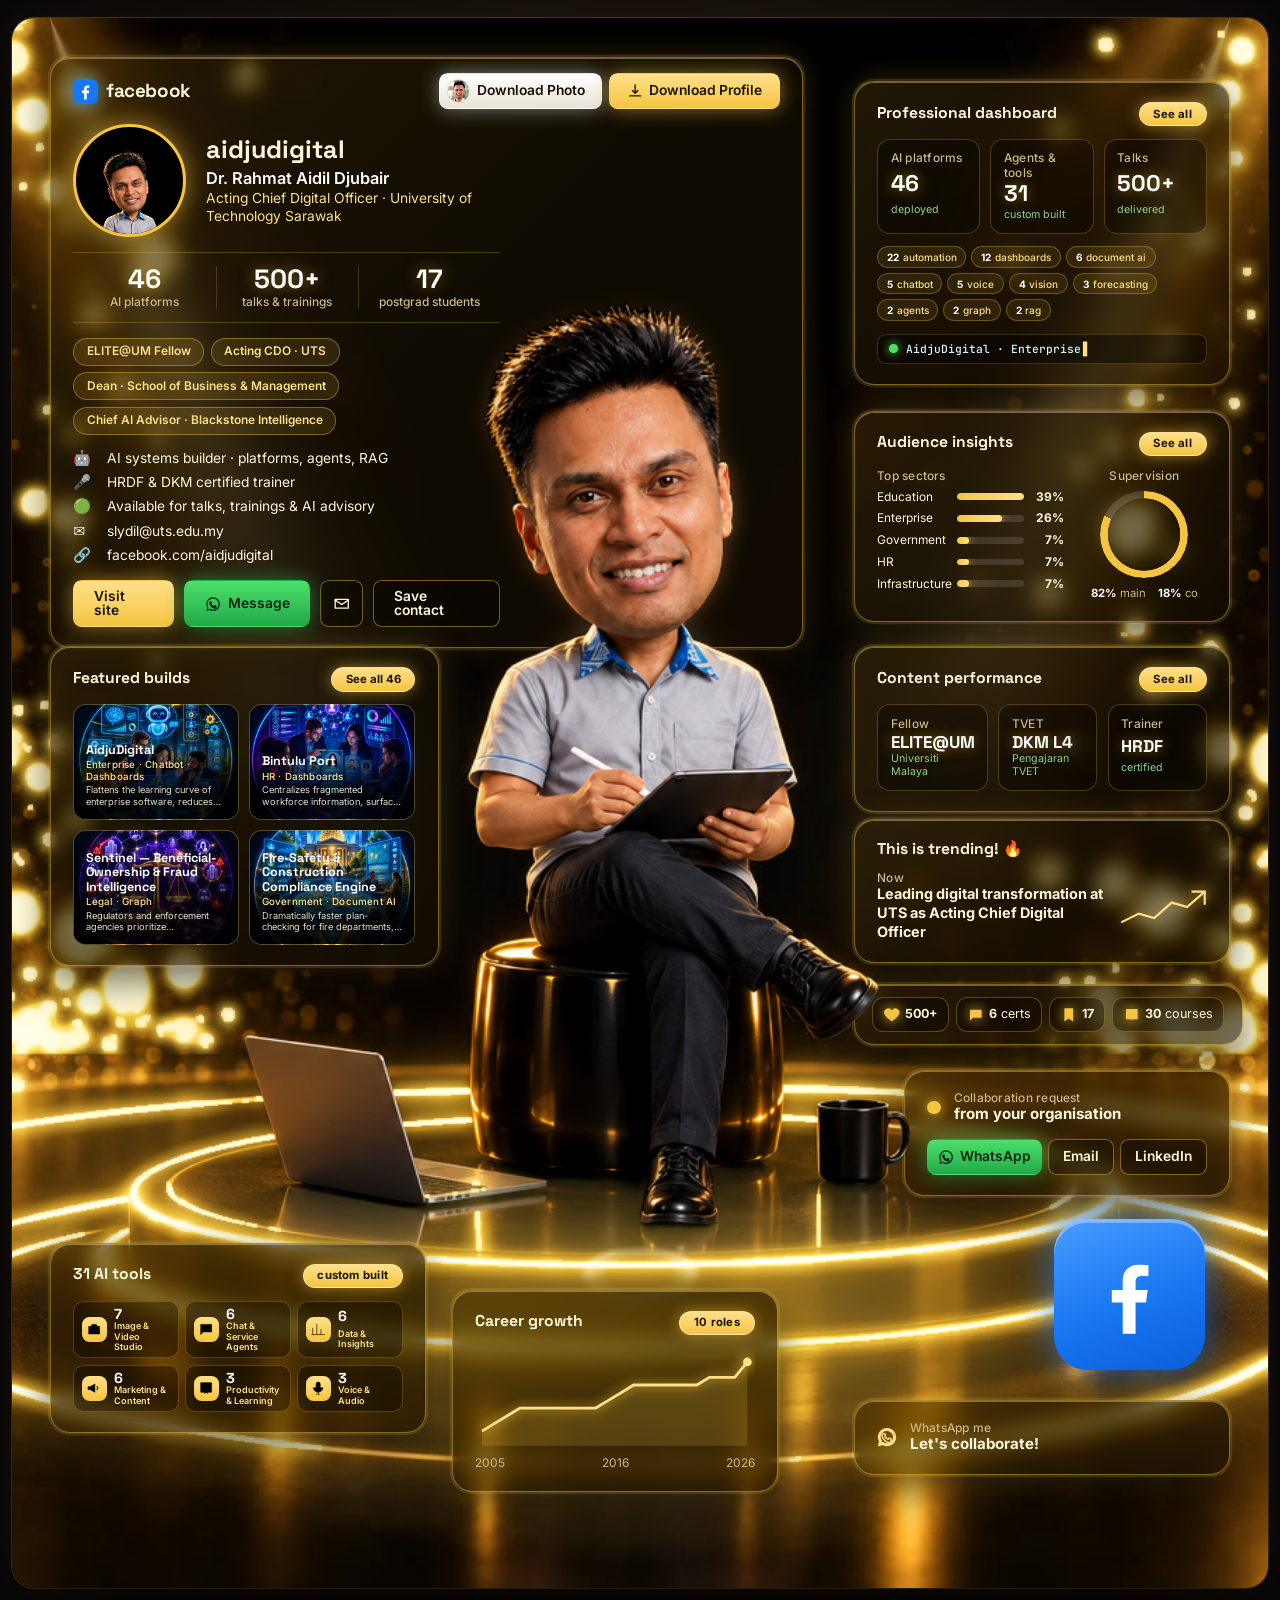
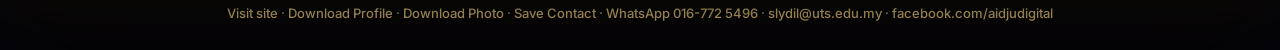
==== commit dcfb4621: "ELITE@UM Fellow (Oct 2025 - Oct 2027) and 5 new UTS platforms (41 -> 46) Per the UM appointment lett" ====
--- a/resume/index.html
+++ b/resume/index.html
@@ -39,6 +39,6 @@
   <script src="../data/academic.js"></script>
   <script src="../data/credentials.js"></script>
   <script src="../data/training.js"></script>
-  <script src="resume.js?v=14"></script>
+  <script src="resume.js?v=15"></script>
 </body>
 </html>
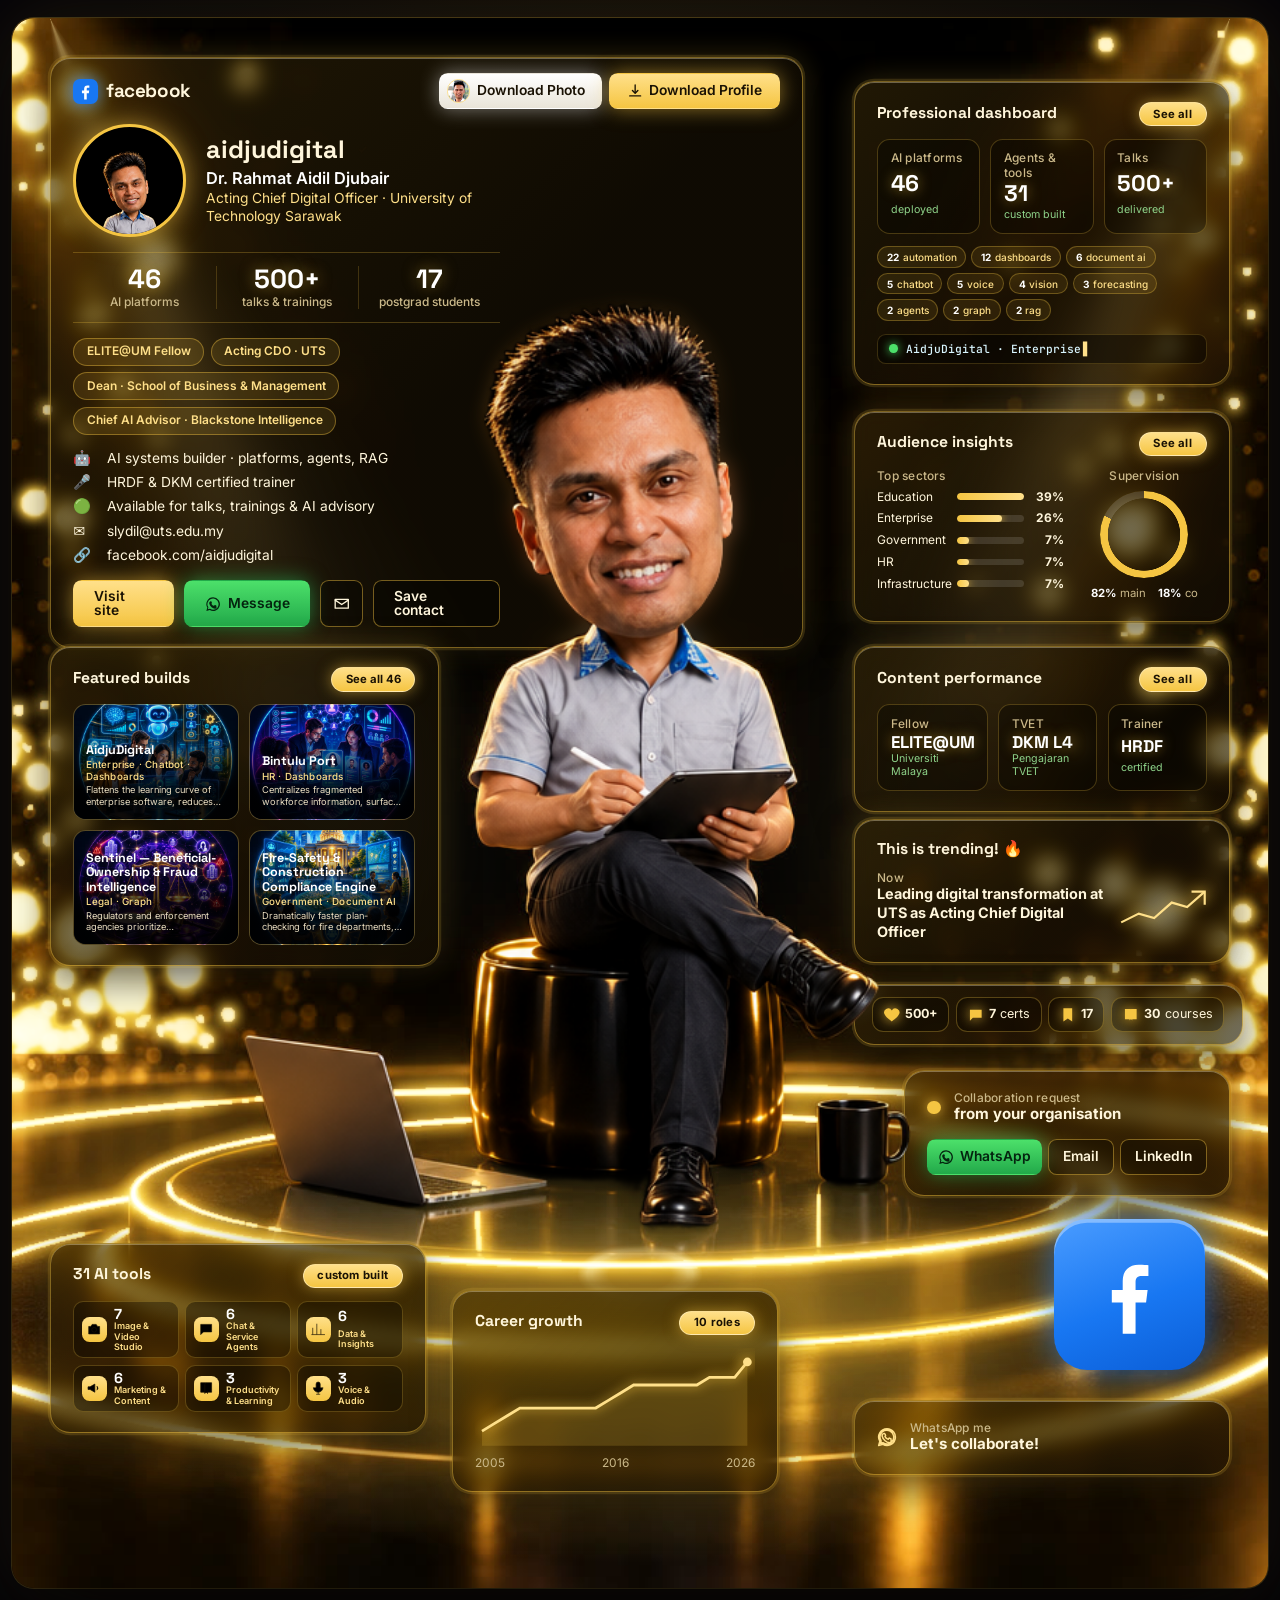
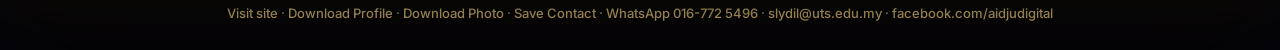
==== commit 7433d79f: "Profile links: version tag so phones fetch the new PDF, not a cached copy Co-Authored-By: Claude Opu" ====
--- a/resume/index.html
+++ b/resume/index.html
@@ -30,7 +30,7 @@
     </div>
     <div class="poster__ui" id="ui"></div>
   </main>
-  <p class="foot"><a href="../">Visit site</a> · <a href="../cv/Rahmat-Aidil-Profile.pdf" download>Download Profile</a> · <a href="../cv/Rahmat-Aidil-Photo.jpg" download>Download Photo</a> · <a href="../cv/Rahmat-Aidil.vcf" download>Save Contact</a> · <a href="https://wa.me/60167725496" rel="noopener" target="_blank">WhatsApp 016-772 5496</a> · <a href="mailto:slydil@uts.edu.my">slydil@uts.edu.my</a> · <a href="https://www.facebook.com/aidjudigital" rel="noopener" target="_blank">facebook.com/aidjudigital</a></p>
+  <p class="foot"><a href="../">Visit site</a> · <a href="../cv/Rahmat-Aidil-Profile.pdf?v=20261116" download>Download Profile</a> · <a href="../cv/Rahmat-Aidil-Photo.jpg" download>Download Photo</a> · <a href="../cv/Rahmat-Aidil.vcf" download>Save Contact</a> · <a href="https://wa.me/60167725496" rel="noopener" target="_blank">WhatsApp 016-772 5496</a> · <a href="mailto:slydil@uts.edu.my">slydil@uts.edu.my</a> · <a href="https://www.facebook.com/aidjudigital" rel="noopener" target="_blank">facebook.com/aidjudigital</a></p>
 
   <script src="../js/lib.js"></script>
   <script src="../data/profile.js"></script>
